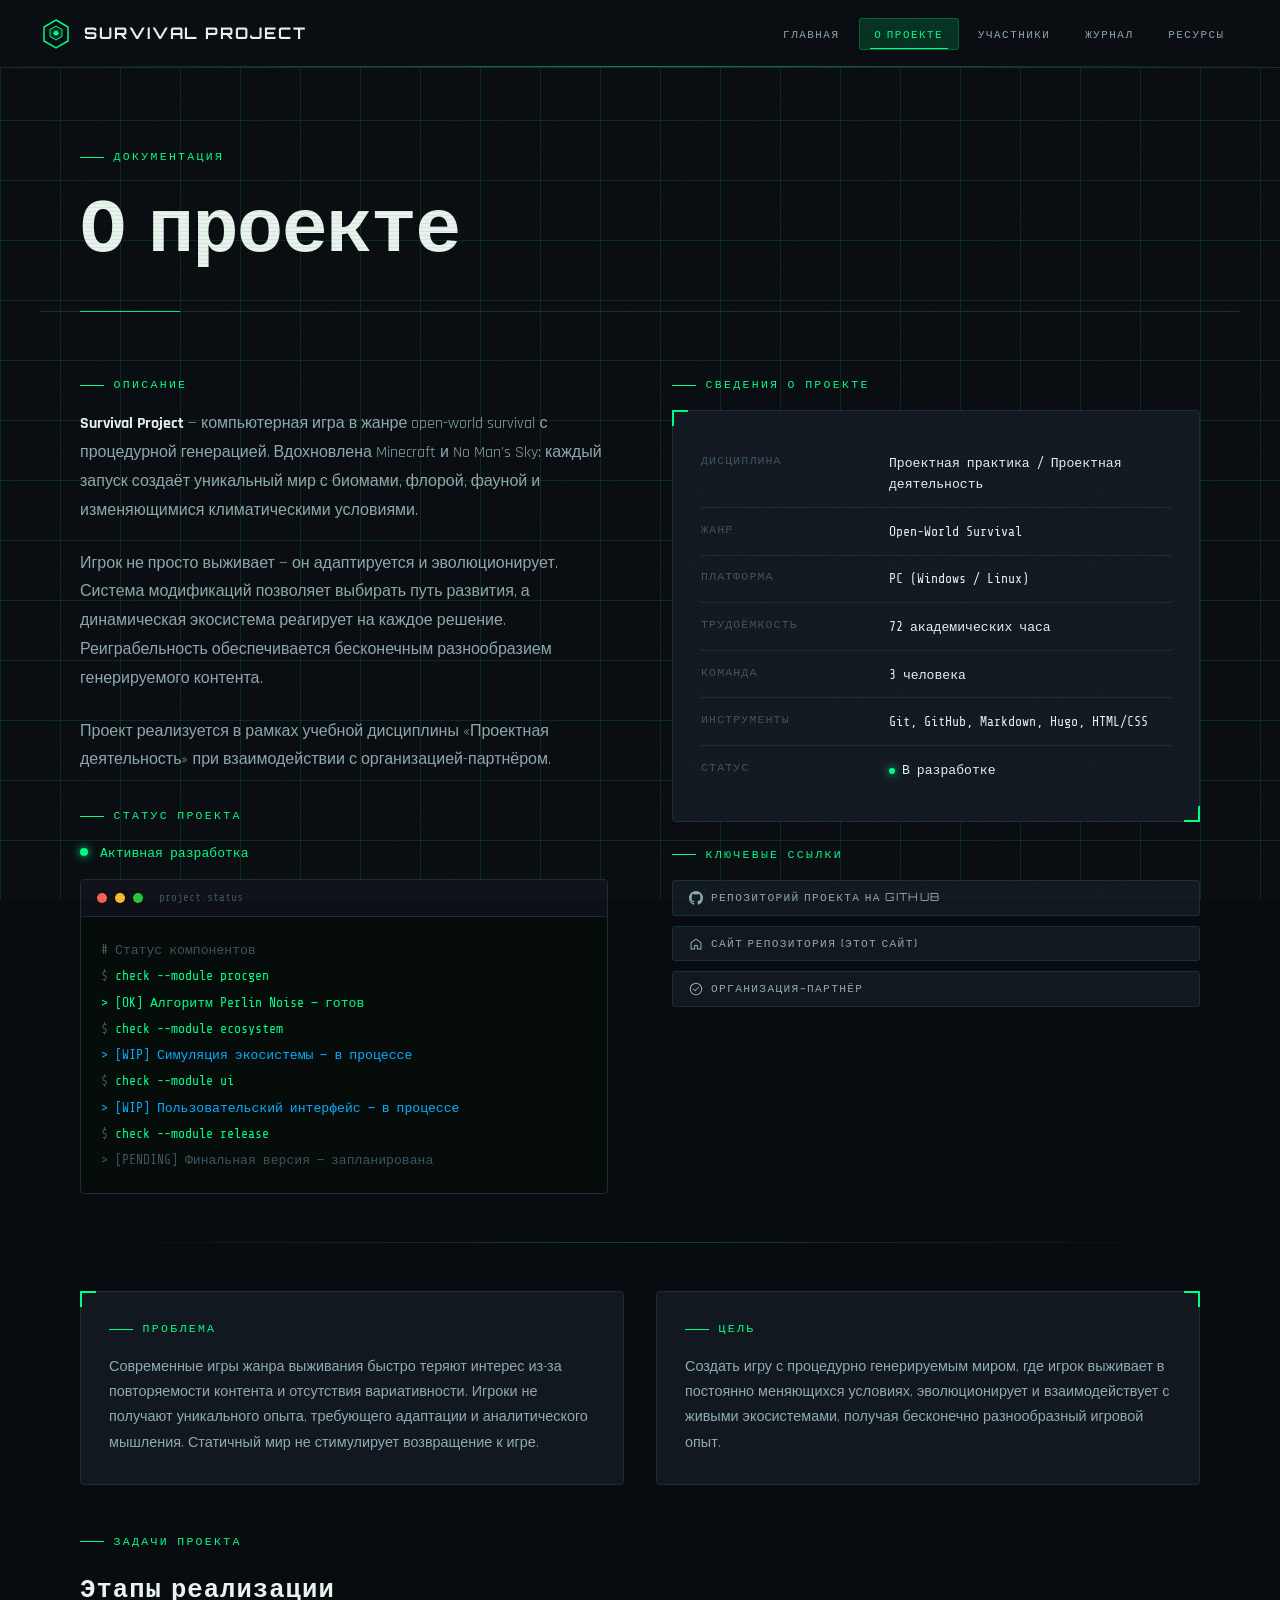
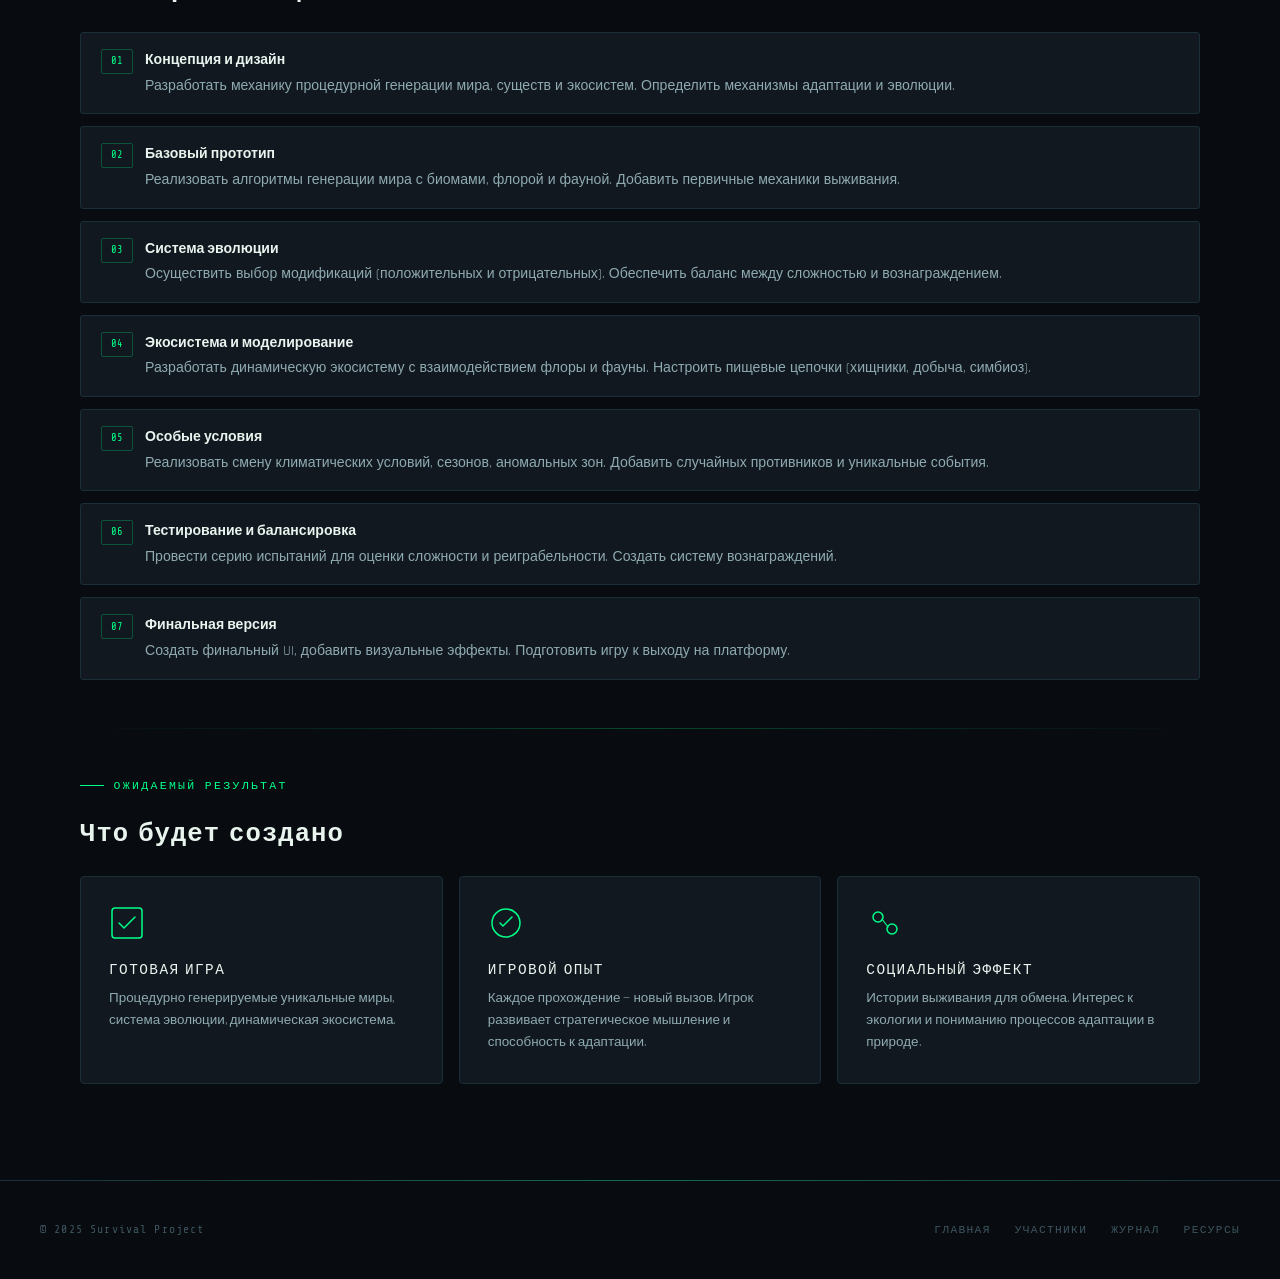
==== pages/about.html @ 37cb3ffc "Add files via upload" ====
<!DOCTYPE html>
<html lang="ru">
<head>
  <meta charset="UTF-8" />
  <meta name="viewport" content="width=device-width, initial-scale=1.0" />
  <title>О проекте — Survival Project</title>
  <link rel="preconnect" href="https://fonts.googleapis.com" />
  <link rel="stylesheet" href="../css/style.css" />
  <link rel="stylesheet" href="https://cdnjs.cloudflare.com/ajax/libs/font-awesome/6.5.1/css/all.min.css" />
</head>
<body>

  <div class="grid-bg"></div>

  <nav class="nav">
    <a href="../index.html" class="nav-logo">
      <svg class="nav-logo-icon" viewBox="0 0 32 32" fill="none" xmlns="http://www.w3.org/2000/svg">
        <polygon points="16,2 28,9 28,23 16,30 4,23 4,9" stroke="currentColor" stroke-width="1.5" fill="none"/>
        <polygon points="16,8 22,11.5 22,18.5 16,22 10,18.5 10,11.5" stroke="currentColor" stroke-width="1" fill="currentColor" fill-opacity="0.15"/>
        <circle cx="16" cy="15" r="2.5" fill="currentColor"/>
      </svg>
      Survival Project
    </a>
    <ul class="nav-links" id="navLinks">
      <li><a href="../index.html" class="nav-link">Главная</a></li>
      <li><a href="about.html" class="nav-link">О проекте</a></li>
      <li><a href="members.html" class="nav-link">Участники</a></li>
      <li><a href="journal.html" class="nav-link">Журнал</a></li>
      <li><a href="resources.html" class="nav-link">Ресурсы</a></li>
    </ul>
    <button class="nav-burger" id="navBurger" aria-label="Меню">
      <span></span><span></span><span></span>
    </button>
  </nav>

  <div class="page-wrapper">

    <!-- PAGE HEADER -->
    <div class="page-header">
      <div class="label">Документация</div>
      <h1 class="heading-xl">О проекте</h1>
    </div>

    <div class="section" style="padding-top:0;">

      <!-- OVERVIEW GRID -->
      <div class="about-grid">
        <div>
          <div class="label" data-reveal>Описание</div>
          <p class="about-desc" data-reveal>
            <strong style="color:var(--text-primary);">Survival Project</strong> — компьютерная игра в жанре
            open-world survival с процедурной генерацией. Вдохновлена Minecraft и No Man's Sky:
            каждый запуск создаёт уникальный мир с биомами, флорой, фауной и изменяющимися климатическими условиями.
          </p>
          <p class="about-desc" data-reveal>
            Игрок не просто выживает — он адаптируется и эволюционирует. Система модификаций позволяет выбирать
            путь развития, а динамическая экосистема реагирует на каждое решение. Реиграбельность
            обеспечивается бесконечным разнообразием генерируемого контента.
          </p>
          <p class="about-desc" data-reveal>
            Проект реализуется в рамках учебной дисциплины «Проектная деятельность» при
            взаимодействии с организацией-партнёром.
          </p>

          <div style="margin-top:2rem;" data-reveal>
            <div class="label">Статус проекта</div>
            <div style="display:flex;align-items:center;gap:0.75rem;margin-bottom:1rem;">
              <span class="status-dot"></span>
              <span class="text-mono" style="font-size:0.82rem;color:var(--accent-green);">Активная разработка</span>
            </div>

            <div class="terminal">
              <div class="terminal-header">
                <span class="term-dot term-dot-r"></span>
                <span class="term-dot term-dot-y"></span>
                <span class="term-dot term-dot-g"></span>
                <span style="font-size:0.68rem;color:var(--text-dim);margin-left:0.5rem;">project.status</span>
              </div>
              <div class="terminal-body">
                <div class="term-line-dim"># Статус компонентов</div>
                <div><span class="term-line-dim">$</span> check --module procgen</div>
                <div style="color:var(--accent-green);">&gt; [OK] Алгоритм Perlin Noise — готов</div>
                <div><span class="term-line-dim">$</span> check --module ecosystem</div>
                <div style="color:var(--accent-blue);">&gt; [WIP] Симуляция экосистемы — в процессе</div>
                <div><span class="term-line-dim">$</span> check --module ui</div>
                <div style="color:var(--accent-blue);">&gt; [WIP] Пользовательский интерфейс — в процессе</div>
                <div><span class="term-line-dim">$</span> check --module release</div>
                <div style="color:var(--text-dim);">&gt; [PENDING] Финальная версия — запланирована</div>
              </div>
            </div>
          </div>
        </div>

        <div>
          <div class="label" data-reveal>Сведения о проекте</div>
          <div class="card" style="margin-bottom:1.5rem;" data-reveal>
            <div class="corner-bracket corner-bracket--tl"></div>
            <div class="corner-bracket corner-bracket--br"></div>
            <table class="info-table">
              <tr>
                <td>Дисциплина</td>
                <td>Проектная практика / Проектная деятельность</td>
              </tr>
              <tr>
                <td>Жанр</td>
                <td>Open-World Survival</td>
              </tr>
              <tr>
                <td>Платформа</td>
                <td>PC (Windows / Linux)</td>
              </tr>
              <tr>
                <td>Трудоёмкость</td>
                <td>72 академических часа</td>
              </tr>
              <tr>
                <td>Команда</td>
                <td>3 человека</td>
              </tr>
              <tr>
                <td>Инструменты</td>
                <td>Git, GitHub, Markdown, Hugo, HTML/CSS</td>
              </tr>
              <tr>
                <td>Статус</td>
                <td><span class="status-dot" style="width:6px;height:6px;"></span> В разработке</td>
              </tr>
            </table>
          </div>

          <div class="label" data-reveal>Ключевые ссылки</div>
          <div style="display:flex;flex-direction:column;gap:0.6rem;" data-reveal>
            <a href="#" class="link-pill" style="justify-content:flex-start;">
              <svg viewBox="0 0 16 16" fill="currentColor" width="14" height="14">
                <path d="M8 0C3.58 0 0 3.58 0 8c0 3.54 2.29 6.53 5.47 7.59.4.07.55-.17.55-.38 0-.19-.01-.82-.01-1.49-2.01.37-2.53-.49-2.69-.94-.09-.23-.48-.94-.82-1.13-.28-.15-.68-.52-.01-.53.63-.01 1.08.58 1.23.82.72 1.21 1.87.87 2.33.66.07-.52.28-.87.51-1.07-1.78-.2-3.64-.89-3.64-3.95 0-.87.31-1.59.82-2.15-.08-.2-.36-1.02.08-2.12 0 0 .67-.21 2.2.82.64-.18 1.32-.27 2-.27.68 0 1.36.09 2 .27 1.53-1.04 2.2-.82 2.2-.82.44 1.1.16 1.92.08 2.12.51.56.82 1.27.82 2.15 0 3.07-1.87 3.75-3.65 3.95.29.25.54.73.54 1.48 0 1.07-.01 1.93-.01 2.2 0 .21.15.46.55.38A8.013 8.013 0 0016 8c0-4.42-3.58-8-8-8z"/>
              </svg>
              Репозиторий проекта на GitHub
            </a>
            <a href="#" class="link-pill" style="justify-content:flex-start;">
              <svg viewBox="0 0 16 16" fill="none" width="14" height="14">
                <path d="M2.4 6.4l5.6-4 5.6 4v7.2H9.6V9.6H6.4v4H2.4V6.4z" stroke="currentColor" stroke-width="1.2" stroke-linejoin="round"/>
              </svg>
              Сайт репозитория (этот сайт)
            </a>
            <a href="#" class="link-pill" style="justify-content:flex-start;">
              <svg viewBox="0 0 16 16" fill="none" width="14" height="14">
                <circle cx="8" cy="8" r="6.5" stroke="currentColor" stroke-width="1.2"/>
                <path d="M5 8l2 2 4-4" stroke="currentColor" stroke-width="1.2" stroke-linecap="round" stroke-linejoin="round"/>
              </svg>
              Организация-партнёр
            </a>
          </div>
        </div>
      </div>

      <div class="divider"></div>

      <!-- PROBLEM & GOAL -->
      <div style="display:grid;grid-template-columns:1fr 1fr;gap:2rem;margin-bottom:3rem;" data-reveal>
        <div class="card">
          <div class="corner-bracket corner-bracket--tl"></div>
          <div class="label" style="margin-bottom:1rem;">Проблема</div>
          <p style="font-size:0.9rem;color:var(--text-secondary);line-height:1.75;">
            Современные игры жанра выживания быстро теряют интерес из-за повторяемости контента и
            отсутствия вариативности. Игроки не получают уникального опыта, требующего адаптации и
            аналитического мышления. Статичный мир не стимулирует возвращение к игре.
          </p>
        </div>
        <div class="card">
          <div class="corner-bracket corner-bracket--tr"></div>
          <div class="label" style="margin-bottom:1rem;">Цель</div>
          <p style="font-size:0.9rem;color:var(--text-secondary);line-height:1.75;">
            Создать игру с процедурно генерируемым миром, где игрок выживает в постоянно меняющихся
            условиях, эволюционирует и взаимодействует с живыми экосистемами, получая бесконечно
            разнообразный игровой опыт.
          </p>
        </div>
      </div>

      <!-- TASKS -->
      <div data-reveal>
        <div class="label">Задачи проекта</div>
        <h2 class="heading-md" style="margin-bottom:1.5rem;">Этапы реализации</h2>
        <div class="tasks-list">
          <div class="task-item">
            <span class="task-num">01</span>
            <div>
              <strong style="color:var(--text-primary);">Концепция и дизайн</strong>
              <div style="margin-top:0.2rem;">Разработать механику процедурной генерации мира, существ и экосистем. Определить механизмы адаптации и эволюции.</div>
            </div>
          </div>
          <div class="task-item">
            <span class="task-num">02</span>
            <div>
              <strong style="color:var(--text-primary);">Базовый прототип</strong>
              <div style="margin-top:0.2rem;">Реализовать алгоритмы генерации мира с биомами, флорой и фауной. Добавить первичные механики выживания.</div>
            </div>
          </div>
          <div class="task-item">
            <span class="task-num">03</span>
            <div>
              <strong style="color:var(--text-primary);">Система эволюции</strong>
              <div style="margin-top:0.2rem;">Осуществить выбор модификаций (положительных и отрицательных). Обеспечить баланс между сложностью и вознаграждением.</div>
            </div>
          </div>
          <div class="task-item">
            <span class="task-num">04</span>
            <div>
              <strong style="color:var(--text-primary);">Экосистема и моделирование</strong>
              <div style="margin-top:0.2rem;">Разработать динамическую экосистему с взаимодействием флоры и фауны. Настроить пищевые цепочки (хищники, добыча, симбиоз).</div>
            </div>
          </div>
          <div class="task-item">
            <span class="task-num">05</span>
            <div>
              <strong style="color:var(--text-primary);">Особые условия</strong>
              <div style="margin-top:0.2rem;">Реализовать смену климатических условий, сезонов, аномальных зон. Добавить случайных противников и уникальные события.</div>
            </div>
          </div>
          <div class="task-item">
            <span class="task-num">06</span>
            <div>
              <strong style="color:var(--text-primary);">Тестирование и балансировка</strong>
              <div style="margin-top:0.2rem;">Провести серию испытаний для оценки сложности и реиграбельности. Создать систему вознаграждений.</div>
            </div>
          </div>
          <div class="task-item">
            <span class="task-num">07</span>
            <div>
              <strong style="color:var(--text-primary);">Финальная версия</strong>
              <div style="margin-top:0.2rem;">Создать финальный UI, добавить визуальные эффекты. Подготовить игру к выходу на платформу.</div>
            </div>
          </div>
        </div>
      </div>

      <div class="divider"></div>

      <!-- EXPECTED RESULTS -->
      <div data-reveal>
        <div class="label">Ожидаемый результат</div>
        <h2 class="heading-md" style="margin-bottom:1.5rem;">Что будет создано</h2>
        <div style="display:grid;grid-template-columns:repeat(auto-fit,minmax(240px,1fr));gap:1rem;">
          <div class="card">
            <div class="feature-icon" style="width:36px;height:36px;margin-bottom:1rem;">
              <svg viewBox="0 0 36 36" fill="none" xmlns="http://www.w3.org/2000/svg">
                <rect x="3" y="3" width="30" height="30" rx="3" stroke="currentColor" stroke-width="1.5"/>
                <path d="M10 18l5 5 11-11" stroke="currentColor" stroke-width="1.5" stroke-linecap="round" stroke-linejoin="round"/>
              </svg>
            </div>
            <div class="feature-title" style="margin-bottom:0.5rem;">Готовая игра</div>
            <p style="font-size:0.84rem;color:var(--text-secondary);line-height:1.65;">Процедурно генерируемые уникальные миры, система эволюции, динамическая экосистема.</p>
          </div>
          <div class="card">
            <div class="feature-icon" style="width:36px;height:36px;margin-bottom:1rem;">
              <svg viewBox="0 0 36 36" fill="none" xmlns="http://www.w3.org/2000/svg">
                <circle cx="18" cy="18" r="14" stroke="currentColor" stroke-width="1.5"/>
                <path d="M12 18l3 3 9-9" stroke="currentColor" stroke-width="1.5" stroke-linecap="round" stroke-linejoin="round"/>
              </svg>
            </div>
            <div class="feature-title" style="margin-bottom:0.5rem;">Игровой опыт</div>
            <p style="font-size:0.84rem;color:var(--text-secondary);line-height:1.65;">Каждое прохождение — новый вызов. Игрок развивает стратегическое мышление и способность к адаптации.</p>
          </div>
          <div class="card">
            <div class="feature-icon" style="width:36px;height:36px;margin-bottom:1rem;">
              <svg viewBox="0 0 36 36" fill="none" xmlns="http://www.w3.org/2000/svg">
                <circle cx="12" cy="12" r="5" stroke="currentColor" stroke-width="1.5"/>
                <circle cx="26" cy="24" r="5" stroke="currentColor" stroke-width="1.5"/>
                <path d="M16 14l6 8" stroke="currentColor" stroke-width="1.2" stroke-linecap="round"/>
              </svg>
            </div>
            <div class="feature-title" style="margin-bottom:0.5rem;">Социальный эффект</div>
            <p style="font-size:0.84rem;color:var(--text-secondary);line-height:1.65;">Истории выживания для обмена. Интерес к экологии и пониманию процессов адаптации в природе.</p>
          </div>
        </div>
      </div>

    </div>

    <footer class="footer">
      <div class="footer-inner">
        <span class="footer-copy">&copy; 2025 Survival Project</span>
        <nav class="footer-nav">
          <a href="../index.html">Главная</a>
          <a href="members.html">Участники</a>
          <a href="journal.html">Журнал</a>
          <a href="resources.html">Ресурсы</a>
        </nav>
      </div>
    </footer>

  </div>

  <script src="../js/main.js"></script>
</body>
</html>
---- css/style.css ----
/* ============================================================
   SURVIVAL PROJECT — GLOBAL STYLES
   ============================================================ */

@import url('https://fonts.googleapis.com/css2?family=Share+Tech+Mono&family=Rajdhani:wght@300;400;500;600;700&family=Orbitron:wght@400;700;900&display=swap');

/* ============================================================
   CSS CUSTOM PROPERTIES
   ============================================================ */
:root {
  --bg-primary:    #080c10;
  --bg-secondary:  #0d1117;
  --bg-card:       #111820;
  --bg-card-hover: #172030;

  --accent-green:  #00ff88;
  --accent-teal:   #00d4aa;
  --accent-blue:   #0aabff;
  --accent-dim:    #00995544;
  --accent-line:   #00ff8820;

  --text-primary:  #e8f4ed;
  --text-secondary:#8faab0;
  --text-dim:      #3d5560;

  --border:        #1a2e38;
  --border-bright: #00ff8840;
  --border-glow:   #00ff88;

  --font-display:  'Orbitron', monospace;
  --font-ui:       'Rajdhani', sans-serif;
  --font-mono:     'Share Tech Mono', monospace;

  --ease-out-expo: cubic-bezier(0.16, 1, 0.3, 1);
  --ease-in-out:   cubic-bezier(0.76, 0, 0.24, 1);

  --nav-height: 68px;
}

/* ============================================================
   RESET & BASE
   ============================================================ */
*, *::before, *::after { box-sizing: border-box; margin: 0; padding: 0; }

html { scroll-behavior: smooth; font-size: 16px; }

body {
  background-color: var(--bg-primary);
  color: var(--text-primary);
  font-family: var(--font-ui);
  font-weight: 400;
  line-height: 1.6;
  overflow-x: hidden;
  min-height: 100vh;
}

/* scanline overlay */
body::before {
  content: '';
  position: fixed;
  inset: 0;
  background: repeating-linear-gradient(
    to bottom,
    transparent 0px,
    transparent 3px,
    rgba(0,0,0,0.06) 3px,
    rgba(0,0,0,0.06) 4px
  );
  pointer-events: none;
  z-index: 9999;
}

/* noise texture */
body::after {
  content: '';
  position: fixed;
  inset: 0;
  opacity: 0.035;
  background-image: url("data:image/svg+xml,%3Csvg viewBox='0 0 256 256' xmlns='http://www.w3.org/2000/svg'%3E%3Cfilter id='n'%3E%3CfeTurbulence type='fractalNoise' baseFrequency='0.9' numOctaves='4'/%3E%3C/filter%3E%3Crect width='100%25' height='100%25' filter='url(%23n)'/%3E%3C/svg%3E");
  background-size: 200px 200px;
  pointer-events: none;
  z-index: 9998;
}

a { color: var(--accent-green); text-decoration: none; transition: color 0.2s; }
a:hover { color: var(--accent-teal); }

img { max-width: 100%; display: block; }

ul { list-style: none; }

/* ============================================================
   SCROLLBAR
   ============================================================ */
::-webkit-scrollbar { width: 4px; }
::-webkit-scrollbar-track { background: var(--bg-primary); }
::-webkit-scrollbar-thumb { background: var(--accent-green); border-radius: 2px; }

/* ============================================================
   GRID BACKGROUND
   ============================================================ */
.grid-bg {
  position: fixed;
  inset: 0;
  background-image:
    linear-gradient(var(--accent-line) 1px, transparent 1px),
    linear-gradient(90deg, var(--accent-line) 1px, transparent 1px);
  background-size: 60px 60px;
  pointer-events: none;
  z-index: 0;
}

/* ============================================================
   NAVIGATION
   ============================================================ */
.nav {
  position: fixed;
  top: 0;
  left: 0;
  right: 0;
  height: var(--nav-height);
  z-index: 1000;
  display: flex;
  align-items: center;
  padding: 0 2.5rem;
  background: rgba(8, 12, 16, 0.88);
  backdrop-filter: blur(12px);
  -webkit-backdrop-filter: blur(12px);
  border-bottom: 1px solid var(--border);
}

.nav::after {
  content: '';
  position: absolute;
  bottom: 0; left: 0; right: 0;
  height: 1px;
  background: linear-gradient(90deg, transparent, var(--accent-green), transparent);
  opacity: 0.5;
}

.nav-logo {
  display: flex;
  align-items: center;
  gap: 0.75rem;
  font-family: var(--font-display);
  font-size: 1rem;
  font-weight: 700;
  color: var(--text-primary);
  letter-spacing: 0.12em;
  text-transform: uppercase;
  margin-right: auto;
}

.nav-logo-icon {
  width: 32px; height: 32px;
  color: var(--accent-green);
  flex-shrink: 0;
}

.nav-links {
  display: flex;
  align-items: center;
  gap: 0.25rem;
}

.nav-link {
  font-family: var(--font-display);
  font-size: 0.68rem;
  letter-spacing: 0.14em;
  text-transform: uppercase;
  color: var(--text-secondary);
  padding: 0.5rem 0.9rem;
  border: 1px solid transparent;
  border-radius: 3px;
  transition: all 0.2s;
  position: relative;
}

.nav-link::before {
  content: '';
  position: absolute;
  bottom: 0; left: 50%; right: 50%;
  height: 1px;
  background: var(--accent-green);
  transition: all 0.3s var(--ease-out-expo);
}

.nav-link:hover,
.nav-link.active {
  color: var(--accent-green);
  border-color: var(--border-bright);
  background: var(--accent-dim);
}

.nav-link:hover::before,
.nav-link.active::before {
  left: 10%; right: 10%;
}

.nav-burger {
  display: none;
  flex-direction: column;
  gap: 5px;
  cursor: pointer;
  padding: 4px;
}

.nav-burger span {
  width: 24px; height: 2px;
  background: var(--accent-green);
  transition: all 0.3s;
}

/* ============================================================
   MAIN LAYOUT
   ============================================================ */
.page-wrapper {
  position: relative;
  z-index: 1;
  padding-top: var(--nav-height);
}

.section {
  padding: 6rem 2.5rem;
  max-width: 1200px;
  margin: 0 auto;
}

.section--full {
  max-width: none;
  padding-left: 0; padding-right: 0;
}

/* ============================================================
   TYPOGRAPHY UTILITIES
   ============================================================ */
.label {
  font-family: var(--font-mono);
  font-size: 0.72rem;
  letter-spacing: 0.2em;
  color: var(--accent-green);
  text-transform: uppercase;
  display: flex;
  align-items: center;
  gap: 0.6rem;
  margin-bottom: 1rem;
}

.label::before {
  content: '';
  width: 24px; height: 1px;
  background: var(--accent-green);
}

.heading-xl {
  font-family: var(--font-display);
  font-size: clamp(2.4rem, 6vw, 5rem);
  font-weight: 900;
  line-height: 1.05;
  letter-spacing: -0.02em;
  color: var(--text-primary);
}

.heading-lg {
  font-family: var(--font-display);
  font-size: clamp(1.6rem, 4vw, 3rem);
  font-weight: 700;
  line-height: 1.1;
  letter-spacing: -0.01em;
  color: var(--text-primary);
}

.heading-md {
  font-family: var(--font-display);
  font-size: clamp(1.1rem, 2.5vw, 1.6rem);
  font-weight: 700;
  letter-spacing: 0.04em;
  color: var(--text-primary);
}

.text-accent { color: var(--accent-green); }
.text-dim { color: var(--text-secondary); }
.text-mono { font-family: var(--font-mono); }

/* ============================================================
   BUTTONS
   ============================================================ */
.btn {
  display: inline-flex;
  align-items: center;
  gap: 0.5rem;
  font-family: var(--font-display);
  font-size: 0.75rem;
  letter-spacing: 0.15em;
  text-transform: uppercase;
  font-weight: 700;
  padding: 0.75rem 1.75rem;
  border-radius: 3px;
  border: 1px solid;
  cursor: pointer;
  transition: all 0.25s var(--ease-out-expo);
  position: relative;
  overflow: hidden;
}

.btn::before {
  content: '';
  position: absolute;
  inset: 0;
  background: var(--accent-green);
  transform: translateX(-100%);
  transition: transform 0.3s var(--ease-out-expo);
  z-index: 0;
}

.btn > * { position: relative; z-index: 1; }
.btn > span { position: relative; z-index: 1; }

.btn:hover::before { transform: translateX(0); }

.btn-primary {
  background: transparent;
  border-color: var(--accent-green);
  color: var(--accent-green);
}

.btn-primary:hover {
  color: var(--bg-primary);
}

.btn-ghost {
  background: transparent;
  border-color: var(--border);
  color: var(--text-secondary);
}

.btn-ghost::before { background: var(--border); }
.btn-ghost:hover { color: var(--text-primary); }

/* ============================================================
   CARDS
   ============================================================ */
.card {
  background: var(--bg-card);
  border: 1px solid var(--border);
  border-radius: 4px;
  padding: 1.75rem;
  position: relative;
  transition: border-color 0.3s, background 0.3s, transform 0.3s var(--ease-out-expo);
}

.card::before {
  content: '';
  position: absolute;
  top: 0; left: 0; right: 0;
  height: 2px;
  background: linear-gradient(90deg, var(--accent-green), transparent);
  opacity: 0;
  transition: opacity 0.3s;
}

.card:hover {
  border-color: var(--border-bright);
  background: var(--bg-card-hover);
  transform: translateY(-2px);
}

.card:hover::before { opacity: 1; }

/* ============================================================
   DECORATIVE ELEMENTS
   ============================================================ */
.corner-bracket {
  position: absolute;
  width: 16px; height: 16px;
}

.corner-bracket--tl { top: -1px; left: -1px; border-top: 2px solid var(--accent-green); border-left: 2px solid var(--accent-green); }
.corner-bracket--tr { top: -1px; right: -1px; border-top: 2px solid var(--accent-green); border-right: 2px solid var(--accent-green); }
.corner-bracket--bl { bottom: -1px; left: -1px; border-bottom: 2px solid var(--accent-green); border-left: 2px solid var(--accent-green); }
.corner-bracket--br { bottom: -1px; right: -1px; border-bottom: 2px solid var(--accent-green); border-right: 2px solid var(--accent-green); }

.divider {
  width: 100%;
  height: 1px;
  background: linear-gradient(90deg, transparent, var(--border-bright), transparent);
  margin: 3rem 0;
}

.status-dot {
  display: inline-block;
  width: 8px; height: 8px;
  border-radius: 50%;
  background: var(--accent-green);
  box-shadow: 0 0 8px var(--accent-green);
  animation: pulse 2s infinite;
}

@keyframes pulse {
  0%, 100% { opacity: 1; transform: scale(1); }
  50% { opacity: 0.6; transform: scale(0.85); }
}

/* ============================================================
   HERO SECTION (index.html)
   ============================================================ */
.hero {
  min-height: calc(100vh - var(--nav-height));
  display: grid;
  grid-template-columns: 1fr 1fr;
  align-items: center;
  gap: 4rem;
  padding: 5rem 2.5rem 5rem;
  max-width: 1200px;
  margin: 0 auto;
}

.hero-badge {
  display: inline-flex;
  align-items: center;
  gap: 0.5rem;
  background: var(--accent-dim);
  border: 1px solid var(--border-bright);
  border-radius: 2px;
  padding: 0.3rem 0.8rem;
  font-family: var(--font-mono);
  font-size: 0.7rem;
  letter-spacing: 0.18em;
  color: var(--accent-green);
  text-transform: uppercase;
  margin-bottom: 1.5rem;
}

.hero-title {
  font-family: var(--font-display);
  font-size: clamp(2.8rem, 7vw, 5.5rem);
  font-weight: 900;
  line-height: 1.02;
  letter-spacing: -0.03em;
  margin-bottom: 1.5rem;
}

.hero-title .line-accent {
  color: var(--accent-green);
  display: block;
  position: relative;
}

.hero-title .line-accent::after {
  content: '';
  position: absolute;
  left: 0; bottom: -4px;
  width: 60%; height: 2px;
  background: linear-gradient(90deg, var(--accent-green), transparent);
}

.hero-desc {
  font-size: 1.05rem;
  color: var(--text-secondary);
  line-height: 1.7;
  margin-bottom: 2rem;
  max-width: 480px;
}

.hero-actions {
  display: flex;
  gap: 1rem;
  flex-wrap: wrap;
}

.hero-stats {
  display: grid;
  grid-template-columns: repeat(3, 1fr);
  gap: 1rem;
  margin-top: 3rem;
  padding-top: 2rem;
  border-top: 1px solid var(--border);
}

.hero-stat-value {
  font-family: var(--font-display);
  font-size: 1.6rem;
  font-weight: 700;
  color: var(--accent-green);
}

.hero-stat-label {
  font-size: 0.75rem;
  color: var(--text-dim);
  text-transform: uppercase;
  letter-spacing: 0.1em;
  font-family: var(--font-mono);
}

/* Hero visual side */
.hero-visual {
  position: relative;
  height: 480px;
  display: flex;
  align-items: center;
  justify-content: center;
}

.hero-planet {
  width: 260px; height: 260px;
  border-radius: 50%;
  background: radial-gradient(circle at 35% 35%,
    #1a4040 0%,
    #0d2a20 40%,
    #061510 70%,
    #030a08 100%
  );
  border: 1px solid var(--border-bright);
  box-shadow:
    0 0 40px rgba(0,255,136,0.1),
    0 0 80px rgba(0,255,136,0.05),
    inset 0 0 40px rgba(0,0,0,0.8);
  position: relative;
  animation: float 6s ease-in-out infinite;
}

.hero-planet::before {
  content: '';
  position: absolute;
  inset: 20px;
  border-radius: 50%;
  background: repeating-linear-gradient(
    45deg,
    transparent,
    transparent 8px,
    rgba(0,255,136,0.04) 8px,
    rgba(0,255,136,0.04) 10px
  );
}

.hero-planet::after {
  content: '';
  position: absolute;
  top: -20px; left: 10px; right: -10px; bottom: 20px;
  border-radius: 50%;
  border: 1px solid rgba(0,255,136,0.15);
  transform: rotate(-30deg);
}

@keyframes float {
  0%, 100% { transform: translateY(0); }
  50% { transform: translateY(-16px); }
}

.hero-orbit {
  position: absolute;
  border-radius: 50%;
  border: 1px dashed rgba(0,255,136,0.12);
}

.hero-orbit-1 {
  width: 380px; height: 380px;
  animation: spin-slow 20s linear infinite;
}

.hero-orbit-2 {
  width: 500px; height: 500px;
  animation: spin-slow 35s linear infinite reverse;
}

.orbit-dot {
  position: absolute;
  width: 6px; height: 6px;
  border-radius: 50%;
  background: var(--accent-green);
  box-shadow: 0 0 10px var(--accent-green);
  top: -3px;
  left: calc(50% - 3px);
}

@keyframes spin-slow {
  from { transform: rotate(0deg); }
  to { transform: rotate(360deg); }
}

.hero-particles {
  position: absolute;
  inset: 0;
  pointer-events: none;
}

.particle {
  position: absolute;
  width: 2px; height: 2px;
  border-radius: 50%;
  background: var(--accent-green);
  opacity: 0;
  animation: particle-drift 4s ease-in-out infinite;
}

@keyframes particle-drift {
  0% { transform: translateY(0) translateX(0); opacity: 0; }
  20% { opacity: 0.8; }
  100% { transform: translateY(-80px) translateX(20px); opacity: 0; }
}

/* ============================================================
   FEATURES GRID
   ============================================================ */
.features-grid {
  display: grid;
  grid-template-columns: repeat(auto-fit, minmax(280px, 1fr));
  gap: 1.25rem;
}

.feature-card {
  background: var(--bg-card);
  border: 1px solid var(--border);
  border-radius: 4px;
  padding: 2rem;
  position: relative;
  overflow: hidden;
  transition: all 0.3s var(--ease-out-expo);
}

.feature-card::after {
  content: '';
  position: absolute;
  top: 0; left: 0;
  width: 3px; height: 0%;
  background: var(--accent-green);
  transition: height 0.4s var(--ease-out-expo);
}

.feature-card:hover {
  border-color: var(--border-bright);
  background: var(--bg-card-hover);
  transform: translateY(-3px);
}

.feature-card:hover::after { height: 100%; }

.feature-icon {
  width: 44px; height: 44px;
  color: var(--accent-green);
  margin-bottom: 1.25rem;
}

.feature-title {
  font-family: var(--font-display);
  font-size: 0.9rem;
  letter-spacing: 0.1em;
  text-transform: uppercase;
  color: var(--text-primary);
  margin-bottom: 0.6rem;
}

.feature-desc {
  font-size: 0.9rem;
  color: var(--text-secondary);
  line-height: 1.65;
}

/* ============================================================
   SCREENSHOTS / PLACEHOLDER SECTION
   ============================================================ */
.screenshots-grid {
  display: grid;
  grid-template-columns: repeat(auto-fill, minmax(320px, 1fr));
  gap: 1.5rem;
}

.screenshot-frame {
  position: relative;
  aspect-ratio: 16/9;
  background: var(--bg-card);
  border: 1px solid var(--border);
  border-radius: 4px;
  overflow: hidden;
  display: flex;
  align-items: center;
  justify-content: center;
  flex-direction: column;
  gap: 1rem;
  cursor: pointer;
  transition: border-color 0.3s;
}

.screenshot-frame:hover { border-color: var(--border-bright); }

.screenshot-placeholder-icon {
  width: 48px; height: 48px;
  color: var(--text-dim);
}

.screenshot-placeholder-text {
  font-family: var(--font-mono);
  font-size: 0.7rem;
  color: var(--text-dim);
  letter-spacing: 0.1em;
  text-transform: uppercase;
}

/* Procedural world visualizer placeholder */
.world-gen-visual {
  width: 100%; height: 100%;
  position: absolute;
  top: 0; left: 0;
  background:
    radial-gradient(ellipse 60% 40% at 30% 50%, rgba(0,60,30,0.5) 0%, transparent 70%),
    radial-gradient(ellipse 40% 60% at 70% 40%, rgba(0,30,60,0.4) 0%, transparent 70%),
    radial-gradient(ellipse 80% 30% at 50% 80%, rgba(20,40,20,0.6) 0%, transparent 70%);
  opacity: 0.6;
}

/* ============================================================
   SECTION HEADER
   ============================================================ */
.section-header {
  display: flex;
  align-items: flex-end;
  justify-content: space-between;
  margin-bottom: 3rem;
  gap: 2rem;
  flex-wrap: wrap;
}

.section-header-left { flex: 1; min-width: 240px; }

/* ============================================================
   QUICK LINKS BAND
   ============================================================ */
.links-band {
  background: var(--bg-secondary);
  border-top: 1px solid var(--border);
  border-bottom: 1px solid var(--border);
  padding: 2.5rem;
}

.links-band-inner {
  max-width: 1200px;
  margin: 0 auto;
  display: flex;
  align-items: center;
  gap: 2rem;
  flex-wrap: wrap;
  justify-content: space-between;
}

.links-band-label {
  font-family: var(--font-mono);
  font-size: 0.72rem;
  letter-spacing: 0.2em;
  color: var(--text-dim);
  text-transform: uppercase;
  white-space: nowrap;
}

.links-band-items {
  display: flex;
  gap: 0.75rem;
  flex-wrap: wrap;
}

.link-pill {
  display: inline-flex;
  align-items: center;
  gap: 0.5rem;
  background: var(--bg-card);
  border: 1px solid var(--border);
  border-radius: 3px;
  padding: 0.5rem 1rem;
  font-family: var(--font-display);
  font-size: 0.7rem;
  letter-spacing: 0.12em;
  text-transform: uppercase;
  color: var(--text-secondary);
  transition: all 0.2s;
}

.link-pill svg { width: 14px; height: 14px; flex-shrink: 0; }

.link-pill:hover {
  border-color: var(--border-bright);
  color: var(--accent-green);
  background: var(--accent-dim);
}

/* ============================================================
   FOOTER
   ============================================================ */
.footer {
  border-top: 1px solid var(--border);
  padding: 2.5rem;
  position: relative;
}

.footer::before {
  content: '';
  position: absolute;
  top: -1px; left: 0; right: 0;
  height: 1px;
  background: linear-gradient(90deg, transparent, var(--accent-green), transparent);
  opacity: 0.3;
}

.footer-inner {
  max-width: 1200px;
  margin: 0 auto;
  display: flex;
  align-items: center;
  justify-content: space-between;
  gap: 2rem;
  flex-wrap: wrap;
}

.footer-copy {
  font-family: var(--font-mono);
  font-size: 0.72rem;
  color: var(--text-dim);
  letter-spacing: 0.1em;
}

.footer-nav {
  display: flex;
  gap: 1.5rem;
}

.footer-nav a {
  font-family: var(--font-mono);
  font-size: 0.7rem;
  letter-spacing: 0.12em;
  text-transform: uppercase;
  color: var(--text-dim);
  transition: color 0.2s;
}

.footer-nav a:hover { color: var(--accent-green); }

/* ============================================================
   PAGE HEADER (inner pages)
   ============================================================ */
.page-header {
  padding: 5rem 2.5rem 3rem;
  max-width: 1200px;
  margin: 0 auto;
  border-bottom: 1px solid var(--border);
  margin-bottom: 4rem;
  position: relative;
}

.page-header::after {
  content: '';
  position: absolute;
  bottom: -1px; left: 2.5rem;
  width: 100px; height: 1px;
  background: var(--accent-green);
}

/* ============================================================
   ABOUT PAGE
   ============================================================ */
.about-grid {
  display: grid;
  grid-template-columns: 1fr 1fr;
  gap: 4rem;
  align-items: start;
}

.about-desc {
  font-size: 1rem;
  color: var(--text-secondary);
  line-height: 1.8;
  margin-bottom: 1.5rem;
}

.info-table {
  width: 100%;
  border-collapse: collapse;
  font-family: var(--font-mono);
  font-size: 0.82rem;
}

.info-table tr { border-bottom: 1px solid var(--border); }
.info-table tr:last-child { border-bottom: none; }

.info-table td {
  padding: 0.8rem 0;
  vertical-align: top;
}

.info-table td:first-child {
  color: var(--text-dim);
  letter-spacing: 0.1em;
  width: 40%;
  text-transform: uppercase;
  font-size: 0.72rem;
}

.info-table td:last-child { color: var(--text-primary); }

.tasks-list {
  display: flex;
  flex-direction: column;
  gap: 0.75rem;
}

.task-item {
  display: flex;
  align-items: flex-start;
  gap: 0.75rem;
  padding: 1rem 1.25rem;
  background: var(--bg-card);
  border: 1px solid var(--border);
  border-radius: 3px;
  font-size: 0.88rem;
  color: var(--text-secondary);
  transition: border-color 0.2s;
}

.task-item:hover { border-color: var(--border-bright); }

.task-num {
  font-family: var(--font-mono);
  font-size: 0.65rem;
  color: var(--accent-green);
  border: 1px solid var(--border-bright);
  padding: 0.2rem 0.4rem;
  border-radius: 2px;
  min-width: 32px;
  text-align: center;
  flex-shrink: 0;
}

/* ============================================================
   MEMBERS PAGE
   ============================================================ */
.members-grid {
  display: grid;
  grid-template-columns: repeat(auto-fit, minmax(300px, 1fr));
  gap: 1.5rem;
}

.member-card {
  background: var(--bg-card);
  border: 1px solid var(--border);
  border-radius: 4px;
  padding: 2rem;
  position: relative;
  overflow: hidden;
  transition: all 0.3s var(--ease-out-expo);
}

.member-card:hover {
  border-color: var(--border-bright);
  transform: translateY(-4px);
}

.member-card::before {
  content: '';
  position: absolute;
  top: 0; left: 0; right: 0;
  height: 3px;
  background: linear-gradient(90deg, var(--accent-green), var(--accent-teal));
}

.member-avatar {
  width: 64px; height: 64px;
  border-radius: 50%;
  border: 2px solid var(--border-bright);
  background: var(--bg-secondary);
  display: flex;
  align-items: center;
  justify-content: center;
  margin-bottom: 1.25rem;
  font-family: var(--font-display);
  font-size: 1.2rem;
  font-weight: 700;
  color: var(--accent-green);
}

.member-name {
  font-family: var(--font-display);
  font-size: 1rem;
  letter-spacing: 0.05em;
  color: var(--text-primary);
  margin-bottom: 0.25rem;
}

.member-role {
  font-family: var(--font-mono);
  font-size: 0.68rem;
  letter-spacing: 0.15em;
  text-transform: uppercase;
  color: var(--accent-green);
  margin-bottom: 1rem;
}

.member-tasks {
  font-size: 0.85rem;
  color: var(--text-secondary);
  line-height: 1.7;
}

.member-tasks li {
  display: flex;
  align-items: flex-start;
  gap: 0.5rem;
  margin-bottom: 0.4rem;
}

.member-tasks li::before {
  content: '—';
  color: var(--accent-green);
  flex-shrink: 0;
  font-family: var(--font-mono);
}

/* Chart bar */
.contrib-bar-wrap {
  margin-top: 1.25rem;
  padding-top: 1.25rem;
  border-top: 1px solid var(--border);
}

.contrib-label {
  display: flex;
  justify-content: space-between;
  font-family: var(--font-mono);
  font-size: 0.68rem;
  color: var(--text-dim);
  text-transform: uppercase;
  letter-spacing: 0.1em;
  margin-bottom: 0.4rem;
}

.contrib-bar-bg {
  background: var(--bg-secondary);
  border-radius: 2px;
  height: 4px;
  overflow: hidden;
}

.contrib-bar-fill {
  height: 100%;
  border-radius: 2px;
  background: linear-gradient(90deg, var(--accent-green), var(--accent-teal));
  transition: width 1.2s var(--ease-out-expo);
}

/* Pie chart */
.chart-container {
  display: flex;
  align-items: center;
  gap: 2.5rem;
  padding: 2rem;
  background: var(--bg-card);
  border: 1px solid var(--border);
  border-radius: 4px;
  margin-top: 3rem;
  flex-wrap: wrap;
}

.pie-chart-svg {
  width: 200px; height: 200px;
  flex-shrink: 0;
}

.chart-legend { flex: 1; min-width: 200px; }

.legend-item {
  display: flex;
  align-items: center;
  gap: 0.75rem;
  padding: 0.5rem 0;
  border-bottom: 1px solid var(--border);
  font-size: 0.85rem;
}

.legend-item:last-child { border-bottom: none; }

.legend-dot {
  width: 10px; height: 10px;
  border-radius: 50%;
  flex-shrink: 0;
}

.legend-name { color: var(--text-primary); flex: 1; }
.legend-pct { font-family: var(--font-mono); font-size: 0.75rem; color: var(--text-dim); }

/* ============================================================
   JOURNAL PAGE
   ============================================================ */
.journal-timeline {
  position: relative;
  padding-left: 2rem;
}

.journal-timeline::before {
  content: '';
  position: absolute;
  left: 0; top: 0; bottom: 0;
  width: 1px;
  background: linear-gradient(to bottom, var(--accent-green), transparent);
}

.journal-post {
  position: relative;
  padding: 0 0 3rem 2.5rem;
}

.journal-post::before {
  content: '';
  position: absolute;
  left: -5px;
  top: 6px;
  width: 10px; height: 10px;
  border-radius: 50%;
  background: var(--accent-green);
  box-shadow: 0 0 12px var(--accent-green);
}

.journal-meta {
  font-family: var(--font-mono);
  font-size: 0.7rem;
  color: var(--text-dim);
  letter-spacing: 0.12em;
  text-transform: uppercase;
  margin-bottom: 0.5rem;
}

.journal-title {
  font-family: var(--font-display);
  font-size: 1.15rem;
  letter-spacing: 0.06em;
  color: var(--text-primary);
  margin-bottom: 0.75rem;
}

.journal-body {
  font-size: 0.9rem;
  color: var(--text-secondary);
  line-height: 1.75;
  max-width: 680px;
}

.journal-tag {
  display: inline-block;
  background: var(--accent-dim);
  border: 1px solid var(--border-bright);
  border-radius: 2px;
  padding: 0.2rem 0.55rem;
  font-family: var(--font-mono);
  font-size: 0.62rem;
  letter-spacing: 0.12em;
  text-transform: uppercase;
  color: var(--accent-green);
  margin-bottom: 0.75rem;
}

/* ============================================================
   RESOURCES PAGE
   ============================================================ */
.resources-grid {
  display: grid;
  grid-template-columns: repeat(auto-fill, minmax(300px, 1fr));
  gap: 1.25rem;
}

.resource-card {
  background: var(--bg-card);
  border: 1px solid var(--border);
  border-radius: 4px;
  padding: 1.5rem;
  display: flex;
  flex-direction: column;
  gap: 0.75rem;
  position: relative;
  transition: all 0.25s;
  text-decoration: none;
}

.resource-card:hover {
  border-color: var(--border-bright);
  background: var(--bg-card-hover);
  transform: translateY(-2px);
}

.resource-card-type {
  font-family: var(--font-mono);
  font-size: 0.62rem;
  letter-spacing: 0.16em;
  text-transform: uppercase;
  color: var(--text-dim);
}

.resource-card-title {
  font-family: var(--font-display);
  font-size: 0.9rem;
  letter-spacing: 0.05em;
  color: var(--text-primary);
}

.resource-card-desc {
  font-size: 0.82rem;
  color: var(--text-secondary);
  line-height: 1.6;
}

.resource-card-link {
  display: flex;
  align-items: center;
  gap: 0.4rem;
  font-family: var(--font-mono);
  font-size: 0.68rem;
  color: var(--accent-green);
  margin-top: auto;
  letter-spacing: 0.08em;
}

.resource-card-link svg { width: 12px; height: 12px; }

/* ============================================================
   TERMINAL BLOCK
   ============================================================ */
.terminal {
  background: #050c0a;
  border: 1px solid var(--border);
  border-radius: 4px;
  overflow: hidden;
  font-family: var(--font-mono);
  font-size: 0.82rem;
}

.terminal-header {
  background: var(--bg-secondary);
  padding: 0.6rem 1rem;
  display: flex;
  align-items: center;
  gap: 0.5rem;
  border-bottom: 1px solid var(--border);
}

.term-dot {
  width: 10px; height: 10px;
  border-radius: 50%;
}

.term-dot-r { background: #ff5f57; }
.term-dot-y { background: #febc2e; }
.term-dot-g { background: #28c840; }

.terminal-body {
  padding: 1.25rem;
  color: var(--accent-green);
  line-height: 2;
}

.term-line-dim { color: var(--text-dim); }
.term-line-blue { color: var(--accent-blue); }

/* ============================================================
   ANIMATIONS — PAGE LOAD
   ============================================================ */
.fade-up {
  opacity: 0;
  transform: translateY(30px);
  animation: fadeUp 0.8s var(--ease-out-expo) forwards;
}

.fade-up-d1 { animation-delay: 0.1s; }
.fade-up-d2 { animation-delay: 0.2s; }
.fade-up-d3 { animation-delay: 0.3s; }
.fade-up-d4 { animation-delay: 0.4s; }
.fade-up-d5 { animation-delay: 0.5s; }

@keyframes fadeUp {
  to { opacity: 1; transform: translateY(0); }
}

/* ============================================================
   RESPONSIVE
   ============================================================ */
@media (max-width: 900px) {
  .hero {
    grid-template-columns: 1fr;
    text-align: center;
  }

  .hero-visual { display: none; }

  .hero-desc { max-width: none; }

  .hero-actions { justify-content: center; }

  .about-grid { grid-template-columns: 1fr; gap: 2.5rem; }

  .nav-links { display: none; position: fixed; top: var(--nav-height); left: 0; right: 0;
    flex-direction: column; background: var(--bg-secondary);
    border-bottom: 1px solid var(--border); padding: 1rem; gap: 0.25rem; }

  .nav-links.open { display: flex; }

  .nav-burger { display: flex; }
}

@media (max-width: 600px) {
  .section { padding: 4rem 1.5rem; }
  .hero { padding: 3rem 1.5rem; }
  .hero-stats { grid-template-columns: repeat(3, 1fr); gap: 0.5rem; }
}
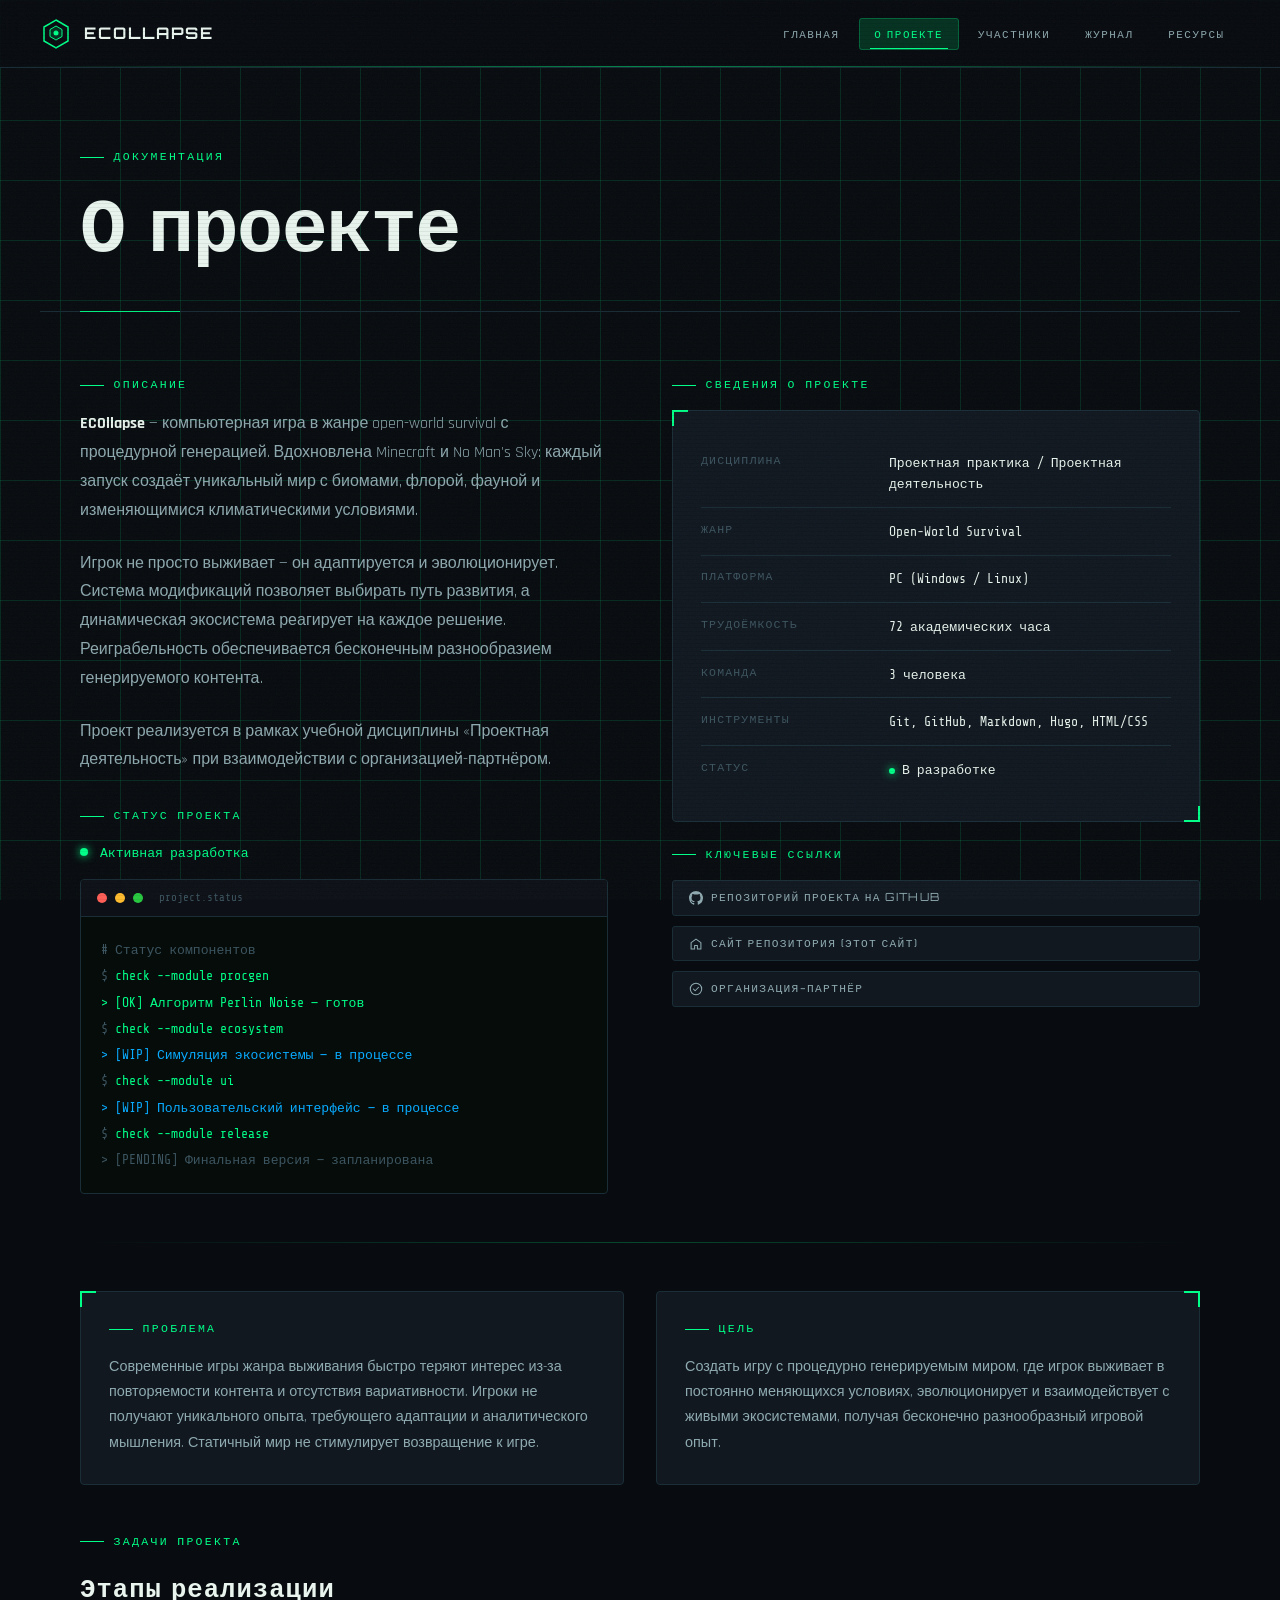
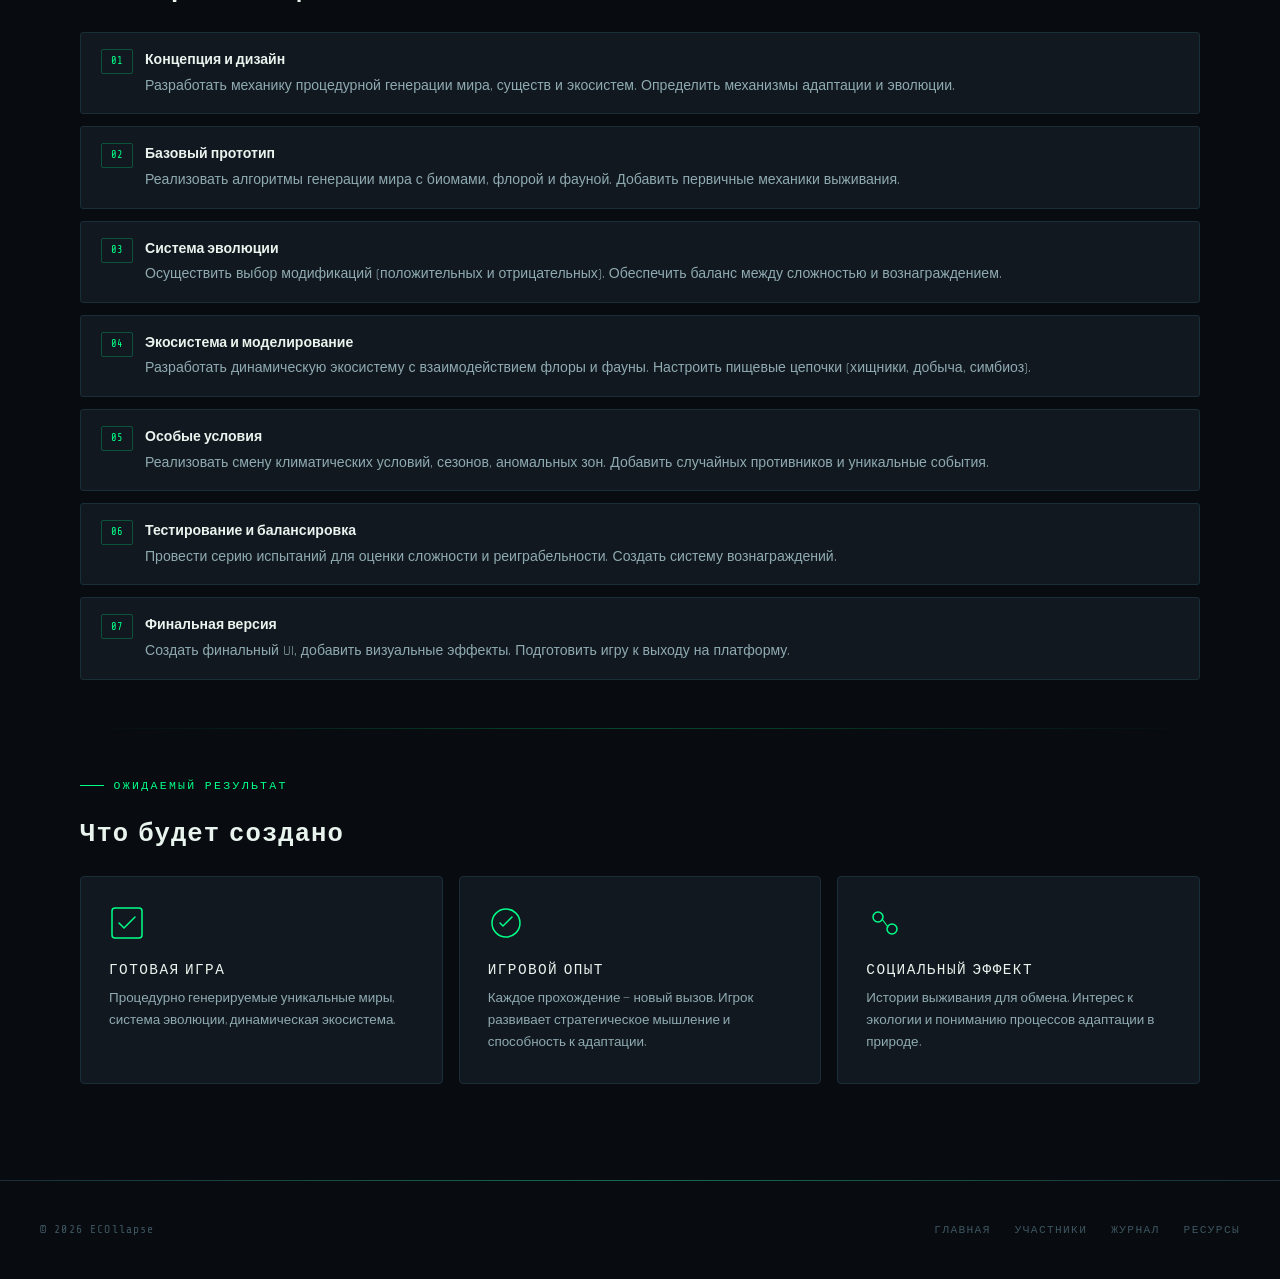
==== commit 0a11b8bd: "Добавлены правки: изменено название, добавлена ссылка на github репозиторий" ====
--- a/pages/about.html
+++ b/pages/about.html
@@ -3,7 +3,7 @@
 <head>
   <meta charset="UTF-8" />
   <meta name="viewport" content="width=device-width, initial-scale=1.0" />
-  <title>О проекте — Survival Project</title>
+  <title>О проекте — ECOllapse</title>
   <link rel="preconnect" href="https://fonts.googleapis.com" />
   <link rel="stylesheet" href="../css/style.css" />
   <link rel="stylesheet" href="https://cdnjs.cloudflare.com/ajax/libs/font-awesome/6.5.1/css/all.min.css" />
@@ -19,7 +19,7 @@
         <polygon points="16,8 22,11.5 22,18.5 16,22 10,18.5 10,11.5" stroke="currentColor" stroke-width="1" fill="currentColor" fill-opacity="0.15"/>
         <circle cx="16" cy="15" r="2.5" fill="currentColor"/>
       </svg>
-      Survival Project
+      ECOllapse
     </a>
     <ul class="nav-links" id="navLinks">
       <li><a href="../index.html" class="nav-link">Главная</a></li>
@@ -35,7 +35,7 @@
 
   <div class="page-wrapper">
 
-    <!-- PAGE HEADER -->
+    
     <div class="page-header">
       <div class="label">Документация</div>
       <h1 class="heading-xl">О проекте</h1>
@@ -43,12 +43,12 @@
 
     <div class="section" style="padding-top:0;">
 
-      <!-- OVERVIEW GRID -->
+      
       <div class="about-grid">
         <div>
           <div class="label" data-reveal>Описание</div>
           <p class="about-desc" data-reveal>
-            <strong style="color:var(--text-primary);">Survival Project</strong> — компьютерная игра в жанре
+            <strong style="color:var(--text-primary);">ECOllapse</strong> — компьютерная игра в жанре
             open-world survival с процедурной генерацией. Вдохновлена Minecraft и No Man's Sky:
             каждый запуск создаёт уникальный мир с биомами, флорой, фауной и изменяющимися климатическими условиями.
           </p>
@@ -136,7 +136,7 @@
               </svg>
               Репозиторий проекта на GitHub
             </a>
-            <a href="#" class="link-pill" style="justify-content:flex-start;">
+            <a href="https://github.com/Nikuhich/Practice_Project" class="link-pill" style="justify-content:flex-start;">
               <svg viewBox="0 0 16 16" fill="none" width="14" height="14">
                 <path d="M2.4 6.4l5.6-4 5.6 4v7.2H9.6V9.6H6.4v4H2.4V6.4z" stroke="currentColor" stroke-width="1.2" stroke-linejoin="round"/>
               </svg>
@@ -155,7 +155,7 @@
 
       <div class="divider"></div>
 
-      <!-- PROBLEM & GOAL -->
+      
       <div style="display:grid;grid-template-columns:1fr 1fr;gap:2rem;margin-bottom:3rem;" data-reveal>
         <div class="card">
           <div class="corner-bracket corner-bracket--tl"></div>
@@ -177,7 +177,7 @@
         </div>
       </div>
 
-      <!-- TASKS -->
+      
       <div data-reveal>
         <div class="label">Задачи проекта</div>
         <h2 class="heading-md" style="margin-bottom:1.5rem;">Этапы реализации</h2>
@@ -236,7 +236,7 @@
 
       <div class="divider"></div>
 
-      <!-- EXPECTED RESULTS -->
+      
       <div data-reveal>
         <div class="label">Ожидаемый результат</div>
         <h2 class="heading-md" style="margin-bottom:1.5rem;">Что будет создано</h2>
@@ -279,7 +279,7 @@
 
     <footer class="footer">
       <div class="footer-inner">
-        <span class="footer-copy">&copy; 2025 Survival Project</span>
+        <span class="footer-copy">&copy; 2026 ECOllapse</span>
         <nav class="footer-nav">
           <a href="../index.html">Главная</a>
           <a href="members.html">Участники</a>
